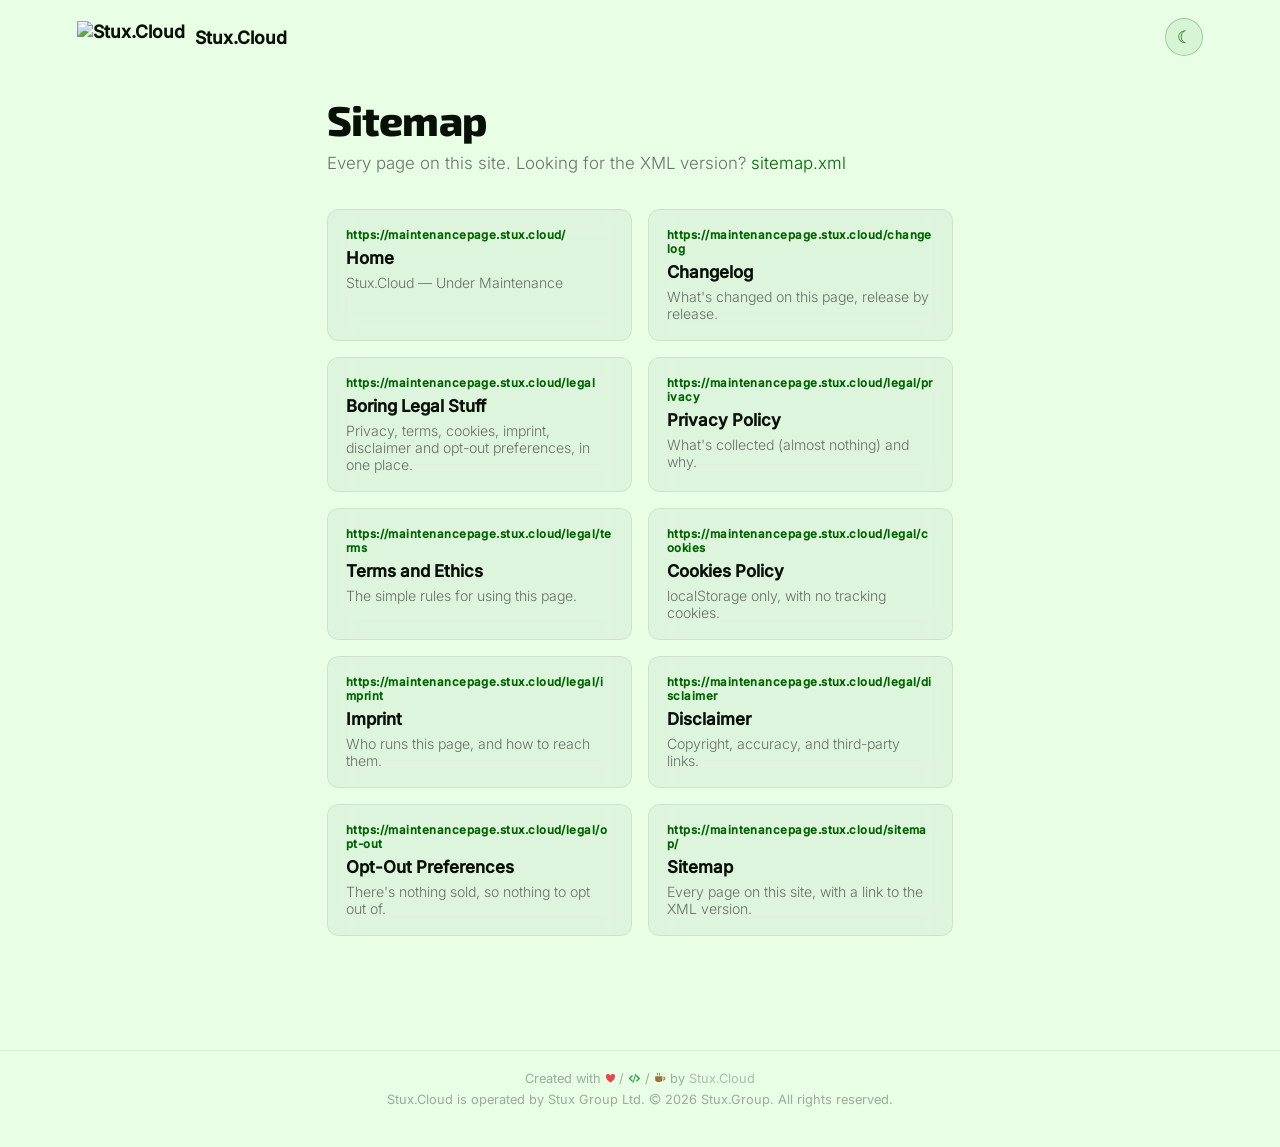
==== sitemap/index.html @ 896a6fdc "Release v1.1.1 See CHANGELOG.md for details." ====
<!DOCTYPE html>
<html lang="en">

<head>
    <meta charset="UTF-8">
    <meta name="viewport" content="width=device-width, initial-scale=1.0">
    <link rel="icon" type="image/png" href="https://global.media.stux.cloud/icon.png">
    <meta name="description" content="Every page on this site, with a link to the XML sitemap.">
    <title>Sitemap — Stux.Cloud</title>
    <link rel="stylesheet" href="../assets/fonts/fonts.css">
    <style>
        *, *::before, *::after { box-sizing: border-box; margin: 0; padding: 0; }

        :root {
            --bg: #051e03; --bg-card: rgba(255, 255, 255, 0.04); --border: rgba(255, 255, 255, 0.07);
            --text-1: #eef2ee; --text-2: rgba(238, 242, 238, 0.55); --text-3: rgba(238, 242, 238, 0.35);
            --accent: #00ac00; --accent-bg: rgba(0, 172, 0, 0.12); --accent-bg-hover: rgba(0, 172, 0, 0.18);
            --accent-border: rgba(0, 172, 0, 0.3); --accent-border-strong: rgba(0, 172, 0, 0.35); --accent-border-hover: rgba(0, 172, 0, 0.55);
            --accent-hover: rgba(0, 172, 0, 0.22); --accent-gradient: linear-gradient(90deg, #006400, #00ac00);
        }
        @media (prefers-color-scheme: light) {
            :root {
                --bg: #e8ffe6; --bg-card: rgba(0, 0, 0, 0.04); --border: rgba(0, 0, 0, 0.08);
                --text-1: #081008; --text-2: rgba(0, 0, 0, 0.55); --text-3: rgba(8, 16, 8, 0.35);
                --accent: #006400; --accent-bg: rgba(0, 100, 0, 0.07); --accent-bg-hover: rgba(0, 100, 0, 0.11);
                --accent-border: rgba(0, 100, 0, 0.22); --accent-border-strong: rgba(0, 100, 0, 0.28); --accent-border-hover: rgba(0, 100, 0, 0.45);
                --accent-hover: rgba(0, 100, 0, 0.13); --accent-gradient: linear-gradient(90deg, #006400, #00ac00);
            }
        }
        :root.theme-light {
            --bg: #e8ffe6; --bg-card: rgba(0, 0, 0, 0.04); --border: rgba(0, 0, 0, 0.08);
            --text-1: #081008; --text-2: rgba(0, 0, 0, 0.55); --text-3: rgba(8, 16, 8, 0.35);
            --accent: #006400; --accent-bg: rgba(0, 100, 0, 0.07); --accent-bg-hover: rgba(0, 100, 0, 0.11);
            --accent-border: rgba(0, 100, 0, 0.22); --accent-border-strong: rgba(0, 100, 0, 0.28); --accent-border-hover: rgba(0, 100, 0, 0.45);
            --accent-hover: rgba(0, 100, 0, 0.13); --accent-gradient: linear-gradient(90deg, #006400, #00ac00);
        }
        :root.theme-dark {
            --bg: #051e03; --bg-card: rgba(255, 255, 255, 0.04); --border: rgba(255, 255, 255, 0.07);
            --text-1: #eef2ee; --text-2: rgba(238, 242, 238, 0.55); --text-3: rgba(238, 242, 238, 0.35);
            --accent: #00ac00; --accent-bg: rgba(0, 172, 0, 0.12); --accent-bg-hover: rgba(0, 172, 0, 0.18);
            --accent-border: rgba(0, 172, 0, 0.3); --accent-border-strong: rgba(0, 172, 0, 0.35); --accent-border-hover: rgba(0, 172, 0, 0.55);
            --accent-hover: rgba(0, 172, 0, 0.22); --accent-gradient: linear-gradient(90deg, #006400, #00ac00);
        }

        html, body { background: var(--bg); color: var(--text-1); font-family: 'Inter', sans-serif; min-height: 100%; transition: background 0.3s, color 0.3s; }

        a, a:visited { color: var(--accent) !important; text-decoration: none !important; }
        a:hover, a:focus { opacity: 0.8; }

        .site-header { display: flex; align-items: center; justify-content: space-between; padding: 18px 6%; }
        .brand { display: flex; align-items: center; gap: 10px; font-weight: 700; font-size: 1.1rem; color: var(--text-1) !important; }
        .brand img { height: 32px; width: auto; }

        #theme-toggle {
            background: var(--accent-bg); border: 1px solid var(--accent-border-strong); border-radius: 50%;
            width: 38px; height: 38px; font-size: 17px; line-height: 38px; text-align: center; cursor: pointer;
            padding: 0; color: var(--accent); transition: background 0.2s, border-color 0.2s;
        }
        #theme-toggle:hover { background: var(--accent-hover); border-color: var(--accent-border-hover); }

        main { max-width: 780px; margin: 0 auto; padding: 10px 6% 60px; }

        h1 { font-family: 'Stuxedo Tale', 'Exo 2', sans-serif; font-weight: 800; font-size: clamp(1.8rem, 4vw, 2.6rem); letter-spacing: -0.02em; margin: 10px 0 6px; }
        .subtitle { color: var(--text-2); font-size: 1.05rem; margin: 0 0 32px; line-height: 1.6; font-weight: 300; }

        .legal-grid { display: grid; grid-template-columns: repeat(auto-fit, minmax(220px, 1fr)); gap: 16px; margin: 10px 0 34px; }
        .legal-card {
            display: block; padding: 18px; border: 1px solid var(--border); border-radius: 12px;
            background: var(--bg-card); backdrop-filter: blur(12px); -webkit-backdrop-filter: blur(12px);
            transition: border-color 0.2s, transform 0.2s;
        }
        .legal-card:hover { border-color: var(--accent); transform: translateY(-2px); opacity: 1 !important; }
        .legal-card h3 { margin: 0 0 6px; color: var(--text-1) !important; font-size: 1.05rem; font-weight: 600; }
        .legal-card p { margin: 0; color: var(--text-2); font-size: 0.88rem; font-weight: 300; }

        .section-note { font-size: 0.9rem; color: var(--text-2); line-height: 1.7; font-weight: 300; }

        footer { text-align: center; padding: 20px 6% 40px; font-size: 0.8rem; color: var(--text-3); border-top: 1px solid var(--border); margin-top: 20px; }
        footer a, footer a:visited { color: var(--text-3) !important; font-weight: 400; opacity: 0.8; }
        footer a:hover { opacity: 1; }
        .legal-card .url { display: block; margin: 0 0 6px; font-size: 0.72rem; font-weight: 700; letter-spacing: 0.04em; color: var(--accent); overflow-wrap: anywhere; }
    </style>
    <link rel="stylesheet" href="/assets/site-banner.css">
    <link rel="stylesheet" href="/assets/site-brand.css">
</head>
<body>
<!-- Generated by scripts/build-sitemap.py; edit the PAGES list there, then re-run it. -->

<header class="site-header">
    <a class="brand" href="../"><img src="https://global.media.stux.cloud/icon.png" alt="Stux.Cloud">
        <span>Stux.Cloud</span></a>
    <button type="button" id="theme-toggle" title="Toggle light/dark mode" aria-label="Toggle light/dark mode">&#9788;</button>
</header>

<main>
    <h1>Sitemap</h1>
    <p class="subtitle">Every page on this site. Looking for the XML version? <a href="../sitemap.xml">sitemap.xml</a></p>

    <div class="legal-grid">
        <a href="../" class="legal-card">
            <span class="url">https://maintenancepage.stux.cloud/</span>
            <h3>Home</h3>
            <p>Stux.Cloud — Under Maintenance</p>
        </a>
        <a href="../changelog" class="legal-card">
            <span class="url">https://maintenancepage.stux.cloud/changelog</span>
            <h3>Changelog</h3>
            <p>What&#x27;s changed on this page, release by release.</p>
        </a>
        <a href="../legal" class="legal-card">
            <span class="url">https://maintenancepage.stux.cloud/legal</span>
            <h3>Boring Legal Stuff</h3>
            <p>Privacy, terms, cookies, imprint, disclaimer and opt-out preferences, in one place.</p>
        </a>
        <a href="../legal/privacy" class="legal-card">
            <span class="url">https://maintenancepage.stux.cloud/legal/privacy</span>
            <h3>Privacy Policy</h3>
            <p>What&#x27;s collected (almost nothing) and why.</p>
        </a>
        <a href="../legal/terms" class="legal-card">
            <span class="url">https://maintenancepage.stux.cloud/legal/terms</span>
            <h3>Terms and Ethics</h3>
            <p>The simple rules for using this page.</p>
        </a>
        <a href="../legal/cookies" class="legal-card">
            <span class="url">https://maintenancepage.stux.cloud/legal/cookies</span>
            <h3>Cookies Policy</h3>
            <p>localStorage only, with no tracking cookies.</p>
        </a>
        <a href="../legal/imprint" class="legal-card">
            <span class="url">https://maintenancepage.stux.cloud/legal/imprint</span>
            <h3>Imprint</h3>
            <p>Who runs this page, and how to reach them.</p>
        </a>
        <a href="../legal/disclaimer" class="legal-card">
            <span class="url">https://maintenancepage.stux.cloud/legal/disclaimer</span>
            <h3>Disclaimer</h3>
            <p>Copyright, accuracy, and third-party links.</p>
        </a>
        <a href="../legal/opt-out" class="legal-card">
            <span class="url">https://maintenancepage.stux.cloud/legal/opt-out</span>
            <h3>Opt-Out Preferences</h3>
            <p>There&#x27;s nothing sold, so nothing to opt out of.</p>
        </a>
        <a href="../sitemap/" class="legal-card">
            <span class="url">https://maintenancepage.stux.cloud/sitemap/</span>
            <h3>Sitemap</h3>
            <p>Every page on this site, with a link to the XML version.</p>
        </a>
    </div>
</main>

<footer>
    <p class="created-with">Created with <svg class="cw-love" viewBox="0 0 16 16" aria-hidden="true" focusable="false"><title>Love</title><path d="M8 14.3S1.4 10.2 1.4 5.7A3.4 3.4 0 0 1 8 4a3.4 3.4 0 0 1 6.6 1.7c0 4.5-6.6 8.6-6.6 8.6z"/></svg> / <svg class="cw-code" viewBox="0 0 16 16" aria-hidden="true" focusable="false"><title>Code</title><path d="M5 3.7 6.2 4.9 3.1 8l3.1 3.1L5 12.3.7 8zM11 3.7 15.3 8 11 12.3l-1.2-1.2L12.9 8 9.8 4.9zM9.2 2.2l1.2.4-3.6 11.2-1.2-.4z"/></svg> / <svg class="cw-coffee" viewBox="0 0 16 16" aria-hidden="true" focusable="false"><title>Coffee</title><path d="M1.5 5.5h9.5v4a3.5 3.5 0 0 1-3.5 3.5h-2.5A3.5 3.5 0 0 1 1.5 9.5zM12 6.3h.7a2.4 2.4 0 0 1 0 4.8h-1.3c.3-.4.5-.9.6-1.4h.7a1 1 0 0 0 0-2H12zM3.8 1.4H5v2.8H3.8zM6.6 1.4h1.2v2.8H6.6z"/></svg><span class="cw-sr"> love, code and coffee</span> by <a href="https://stux.cloud" target="_blank" rel="noopener">Stux.Cloud</a></p>
    <p>Stux.Cloud is operated by Stux Group Ltd. <svg class="cw-copy" viewBox="0 0 16 16" aria-hidden="true" focusable="false"><title>Copyright</title><path fill-rule="evenodd" d="M8 1a7 7 0 1 1 0 14A7 7 0 0 1 8 1zm0 1.4a5.6 5.6 0 1 0 0 11.2A5.6 5.6 0 0 0 8 2.4zM10.3 6.2A2.7 2.7 0 1 0 10.3 9.8l1.1.8A4 4 0 1 1 11.4 5.4z"/></svg><span class="cw-sr"><svg class="cw-copy" viewBox="0 0 16 16" aria-hidden="true" focusable="false"><title>Copyright</title><path fill-rule="evenodd" d="M8 1a7 7 0 1 1 0 14A7 7 0 0 1 8 1zm0 1.4a5.6 5.6 0 1 0 0 11.2A5.6 5.6 0 0 0 8 2.4zM10.3 6.2A2.7 2.7 0 1 0 10.3 9.8l1.1.8A4 4 0 1 1 11.4 5.4z"/></svg><span class="cw-sr">&copy;</span></span> 2026 Stux.Group. All rights reserved.</p>
</footer>

<script>
    (function () {
        var root = document.documentElement;
        var btn = document.getElementById('theme-toggle');
        var prefersDark = window.matchMedia('(prefers-color-scheme: dark)').matches;
        var stored = localStorage.getItem('stuxedo-theme');
        var isDark = stored ? stored === 'dark' : prefersDark;

        function apply(dark) {
            root.classList.toggle('theme-dark', dark);
            root.classList.toggle('theme-light', !dark);
            btn.textContent = dark ? '☀' : '☾';
            btn.title = dark ? 'Switch to light mode' : 'Switch to dark mode';
        }

        apply(isDark);

        btn.addEventListener('click', function () {
            isDark = !isDark;
            localStorage.setItem('stuxedo-theme', isDark ? 'dark' : 'light');
            apply(isDark);
        });
    })();
</script>
    <script src="/assets/dev-mode.js"></script>
    <script src="/assets/site-banners.js"></script>
    <script src="/assets/site-banner.js"></script>
</body>
</html>
---- assets/fonts/fonts.css ----
@font-face { font-family: 'Barlow'; font-style: normal; font-weight: 300; font-display: swap; src: url('barlow-300.woff2') format('woff2'); }
@font-face { font-family: 'Barlow'; font-style: normal; font-weight: 400; font-display: swap; src: url('barlow-400.woff2') format('woff2'); }
@font-face { font-family: 'Barlow'; font-style: normal; font-weight: 500; font-display: swap; src: url('barlow-500.woff2') format('woff2'); }
@font-face { font-family: 'Barlow'; font-style: normal; font-weight: 600; font-display: swap; src: url('barlow-600.woff2') format('woff2'); }
@font-face { font-family: 'Barlow'; font-style: italic; font-weight: 300; font-display: swap; src: url('barlow-300italic.woff2') format('woff2'); }
@font-face { font-family: 'Barlow'; font-style: italic; font-weight: 400; font-display: swap; src: url('barlow-400italic.woff2') format('woff2'); }

@font-face { font-family: 'Exo 2'; font-style: normal; font-weight: 400; font-display: swap; src: url('exo2-400.woff2') format('woff2'); }
@font-face { font-family: 'Exo 2'; font-style: normal; font-weight: 500; font-display: swap; src: url('exo2-400.woff2') format('woff2'); }
@font-face { font-family: 'Exo 2'; font-style: normal; font-weight: 600; font-display: swap; src: url('exo2-400.woff2') format('woff2'); }
@font-face { font-family: 'Exo 2'; font-style: normal; font-weight: 700; font-display: swap; src: url('exo2-400.woff2') format('woff2'); }
@font-face { font-family: 'Exo 2'; font-style: normal; font-weight: 800; font-display: swap; src: url('exo2-400.woff2') format('woff2'); }
@font-face { font-family: 'Exo 2'; font-style: italic; font-weight: 400; font-display: swap; src: url('exo2-400italic.woff2') format('woff2'); }

@font-face { font-family: 'Inter'; font-style: normal; font-weight: 300; font-display: swap; src: url('inter-var.woff2') format('woff2'); }
@font-face { font-family: 'Inter'; font-style: normal; font-weight: 400; font-display: swap; src: url('inter-var.woff2') format('woff2'); }
@font-face { font-family: 'Inter'; font-style: normal; font-weight: 500; font-display: swap; src: url('inter-var.woff2') format('woff2'); }
---- assets/site-banner.css ----
/*
 * Site banner - one component, four variants (site, soon, dev, maintenance)
 *
 * Self-contained: copy this file (and site-banner.js) into any project. Muted and
 * readable, and it never covers or cuts off the page.
 *
 * Markup (stack order when several apply: maintenance, soon, dev, site):
 *
 *   <html class="has-site-banner">            (only while a banner is shown)
 *   <body>
 *     <div class="site-banners" data-site-banners>
 *       <div class="site-banner site-banner--dev" role="note">
 *         <span class="site-banner-label">Dev mode</span>
 *         <span class="site-banner-text">Local preview. Run <code>dev-server.sh --no-dev-mode</code>…</span>
 *       </div>
 *     </div>
 *     …the page…
 *
 * Position: sticky at the top of the document by default. If the page scrolls something
 * other than the document (e.g. html{overflow:hidden} + body{overflow:auto}), add
 * .site-banners--fixed to the wrapper and .site-banner-fixed to <html>: the banners are
 * fixed to the top and <body> is padded by their height instead.
 *
 * --banner-h on :root is the banners' height (0px without a banner). site-banner.js keeps
 * it exact with a ResizeObserver, including when the text wraps on phones; the value
 * below is a one-line estimate for no-JS. Offset anything fixed or sticky at the top by
 * it: top: calc(<gap> + var(--banner-h, 0px)), and full-height layouts by
 * min-height: calc(100dvh - var(--banner-h, 0px)). Fixed background layers don't need it.
 *
 * Theme hooks - map these to the project's own tokens (defaults in brackets):
 *   --banner-page-bg   the page background        [var(--bg), #0d1117]
 *   --banner-text      the normal body text       [var(--text), #e6edf3]
 *   --banner-site      the site's own accent      [var(--brand), #3ba7ff] (dark theme)
 *   --banner-site-light  its light-theme accent   [#0a5fb4]
 *   --banner-site-glyph  the site notice's pattern tile, a 48px SVG data URI used as a
 *                      mask (e.g. the project's icon as a silhouette) [a small sparkle]
 * Light theme is picked up from :root.theme-light, :root[data-theme="light"], or the
 * system preference unless :root.theme-dark / [data-theme="dark"] overrides it.
 */

:root {
    --banner-h: 0px;
}

:root.has-site-banner {
    --banner-h: 38px;
    scroll-padding-top: var(--banner-h);
}

.site-banners {
    position: sticky;
    top: 0;
    z-index: 900; /* above page content, below modals (1000+) */
}

.site-banners--fixed {
    position: fixed;
    left: 0;
    right: 0;
}

/* Fixed mode: <html class="has-site-banner site-banner-fixed"> pads <body> instead. */
:root.has-site-banner.site-banner-fixed body {
    padding-top: var(--banner-h);
    scroll-padding-top: var(--banner-h);
}

.site-banner {
    /* Dark-theme accents (the default) */
    --banner-accent: var(--banner-site, var(--brand, #3ba7ff));
    --banner-ink: var(--banner-accent);
    position: relative;
    display: flex;
    flex-wrap: wrap;
    align-items: center;
    justify-content: center;
    gap: 6px 10px;
    padding: 8px 16px;
    /* The page background tinted with the accent; the fallback is the plain page background. */
    --banner-tint: color-mix(in srgb, var(--banner-accent) 12%, var(--banner-page-bg, var(--bg, #0d1117)));
    background: var(--banner-page-bg, var(--bg, #0d1117));
    background: var(--banner-tint);
    border-bottom: 1px solid var(--banner-accent);
    border-bottom-color: color-mix(in srgb, var(--banner-accent) 35%, transparent);
    color: var(--banner-text, var(--text, #e6edf3));
    font: 500 13.5px/1.4 system-ui, -apple-system, "Segoe UI", Roboto, sans-serif;
    text-align: center;
}

/* ── Icon pattern ──
 * Each variant tiles a small glyph across the banner in its accent at low opacity. The glyph
 * is a mask over an accent-coloured layer, so one SVG works in both themes. Pure decoration.
 * Override --banner-glyph (or --banner-site-glyph for the site variant) with your own
 * 48px tile to use another glyph. */
.site-banner {
    --banner-glyph: var(--banner-site-glyph, url("data:image/svg+xml,%3Csvg xmlns='http://www.w3.org/2000/svg' width='48' height='48' viewBox='0 0 48 48'%3E%3Cg transform='translate%285 5%29 scale%281.25%29 rotate%28-10 6 6%29'%3E%3Cpath d='M6 0.2a1.6 1.6 0 1 1 0 3.2A1.6 1.6 0 1 1 6 0.2zM3.9 4.6h3.3v5.3h1.1v1.9H3.7V9.9h1.2V6.5h-1z'/%3E%3C/g%3E%3Cg transform='translate%2829 29%29 scale%281.25%29 rotate%2810 6 6%29'%3E%3Cpath d='M6 0.2a1.6 1.6 0 1 1 0 3.2A1.6 1.6 0 1 1 6 0.2zM3.9 4.6h3.3v5.3h1.1v1.9H3.7V9.9h1.2V6.5h-1z'/%3E%3C/g%3E%3C/svg%3E"));
}
.site-banner--dev         { --banner-glyph: url("data:image/svg+xml,%3Csvg xmlns='http://www.w3.org/2000/svg' width='48' height='48' viewBox='0 0 48 48'%3E%3Cg transform='translate%285 5%29 scale%281.25%29 rotate%28-10 6 6%29'%3E%3Cpath d='M3.7 2.3 4.9 3.5 2.4 6l2.5 2.5-1.2 1.2L0 6zM8.3 2.3 12 6 8.3 9.7 7.1 8.5 9.6 6 7.1 3.5zM6.7 1.6l1.1.4-2.5 8.4-1.1-.4z'/%3E%3C/g%3E%3Cg transform='translate%2829 29%29 scale%281.25%29 rotate%2810 6 6%29'%3E%3Cpath d='M3.7 2.3 4.9 3.5 2.4 6l2.5 2.5-1.2 1.2L0 6zM8.3 2.3 12 6 8.3 9.7 7.1 8.5 9.6 6 7.1 3.5zM6.7 1.6l1.1.4-2.5 8.4-1.1-.4z'/%3E%3C/g%3E%3C/svg%3E"); }
.site-banner--soon        { --banner-glyph: url("data:image/svg+xml,%3Csvg xmlns='http://www.w3.org/2000/svg' width='48' height='48' viewBox='0 0 48 48'%3E%3Cg transform='translate%285 5%29 scale%281.25%29 rotate%2835 6 6%29'%3E%3Cpath fill-rule='evenodd' d='M6 0c2.9 1.9 3.6 5.2 2.6 8.3H3.4C2.4 5.2 3.1 1.9 6 0zM6 2.9a1.25 1.25 0 1 0 0 2.5A1.25 1.25 0 1 0 6 2.9z'/%3E%3Cpath d='M3.2 5.4 1 9.6h2.9zM8.8 5.4 11 9.6H8.1zM4.5 9h3L6 12z'/%3E%3C/g%3E%3Cg transform='translate%2829 29%29 scale%281.25%29 rotate%2855 6 6%29'%3E%3Cpath fill-rule='evenodd' d='M6 0c2.9 1.9 3.6 5.2 2.6 8.3H3.4C2.4 5.2 3.1 1.9 6 0zM6 2.9a1.25 1.25 0 1 0 0 2.5A1.25 1.25 0 1 0 6 2.9z'/%3E%3Cpath d='M3.2 5.4 1 9.6h2.9zM8.8 5.4 11 9.6H8.1zM4.5 9h3L6 12z'/%3E%3C/g%3E%3C/svg%3E"); }
.site-banner--maintenance { --banner-glyph: url("data:image/svg+xml,%3Csvg xmlns='http://www.w3.org/2000/svg' width='48' height='48' viewBox='0 0 48 48'%3E%3Cg transform='translate%285 5%29 scale%281.25%29 rotate%28-10 6 6%29'%3E%3Cg transform='rotate%2845 6 6%29'%3E%3Cpath fill-rule='evenodd' d='M6 0a2.9 2.9 0 1 1 0 5.8A2.9 2.9 0 1 1 6 0zM5.05 -0.5h1.9v2.9h-1.9z'/%3E%3Crect x='4.9' y='4.6' width='2.2' height='7.4' rx='1.1'/%3E%3C/g%3E%3C/g%3E%3Cg transform='translate%2829 29%29 scale%281.25%29 rotate%2810 6 6%29'%3E%3Cg transform='rotate%2845 6 6%29'%3E%3Cpath fill-rule='evenodd' d='M6 0a2.9 2.9 0 1 1 0 5.8A2.9 2.9 0 1 1 6 0zM5.05 -0.5h1.9v2.9h-1.9z'/%3E%3Crect x='4.9' y='4.6' width='2.2' height='7.4' rx='1.1'/%3E%3C/g%3E%3C/g%3E%3C/svg%3E"); }

.site-banner::before {
    content: "";
    position: absolute;
    inset: 0;
    z-index: 0;
    background: var(--banner-accent);
    opacity: 0.12;
    /* The glyph grid, faded out behind the centred text so the words sit on the plain tint. */
    -webkit-mask: var(--banner-glyph) 0 50% / 48px 48px repeat,
        radial-gradient(ellipse 34% 140% at 50% 50%, transparent 45%, #000 100%);
    -webkit-mask-composite: source-in;
    mask: var(--banner-glyph) 0 50% / 48px 48px repeat,
        radial-gradient(ellipse 34% 140% at 50% 50%, transparent 45%, #000 100%);
    mask-composite: intersect;
    pointer-events: none;
}

.site-banner > * {
    position: relative;
    z-index: 1;
}

.site-banner--soon        { --banner-accent: #b98cff; }
.site-banner--dev         { --banner-accent: #d29922; }
.site-banner--maintenance { --banner-accent: #f0883e; }

/* Light theme: darker accents, and chip text darker still so it keeps >= 4.5:1. */
:root.theme-light .site-banner,
:root[data-theme="light"] .site-banner {
    --banner-accent: var(--banner-site-light, #0a5fb4);
    --banner-ink: color-mix(in srgb, var(--banner-accent) 75%, #000);
}
:root.theme-light .site-banner--soon,
:root[data-theme="light"] .site-banner--soon        { --banner-accent: #7b3fc4; }
:root.theme-light .site-banner--dev,
:root[data-theme="light"] .site-banner--dev         { --banner-accent: #8a5a00; }
:root.theme-light .site-banner--maintenance,
:root[data-theme="light"] .site-banner--maintenance { --banner-accent: #b3470f; }

@media (prefers-color-scheme: light) {
    :root:not(.theme-dark):not([data-theme="dark"]) .site-banner {
        --banner-accent: var(--banner-site-light, #0a5fb4);
        --banner-ink: color-mix(in srgb, var(--banner-accent) 75%, #000);
    }
    :root:not(.theme-dark):not([data-theme="dark"]) .site-banner--soon        { --banner-accent: #7b3fc4; }
    :root:not(.theme-dark):not([data-theme="dark"]) .site-banner--dev         { --banner-accent: #8a5a00; }
    :root:not(.theme-dark):not([data-theme="dark"]) .site-banner--maintenance { --banner-accent: #b3470f; }
}

.site-banner-label {
    flex: none;
    font-size: 11px;
    font-weight: 700;
    line-height: 1;
    letter-spacing: 0.06em;
    text-transform: uppercase;
    color: var(--banner-ink);
    /* Opaque (over the banner tint), so the icon pattern never shows through the chip. */
    background: color-mix(in srgb, var(--banner-accent) 18%, var(--banner-tint));
    border: 1px solid var(--banner-accent);
    border-radius: 4px;
    padding: 4px 6px;
}

.site-banner-text {
    min-width: 0;
}

.site-banner code {
    font: 12px/1.3 ui-monospace, SFMono-Regular, Menlo, Consolas, monospace;
    background: color-mix(in srgb, var(--banner-accent) 10%, transparent);
    border-radius: 4px;
    padding: 1px 5px;
    overflow-wrap: anywhere;
}

.site-banner a {
    color: inherit;
    text-decoration: underline;
    text-underline-offset: 2px;
}

.site-banner a::after {
    display: none; /* opt out of any animated link underline the site adds */
}

@media (prefers-reduced-motion: reduce) {
    .site-banner,
    .site-banner * {
        transition: none;
        animation: none;
    }
}
---- assets/site-brand.css ----
/*
 * Stux.Cloud Maintenancepage: maps assets/site-banner.css onto this site's colours, and styles the footer's
 * brand line ("logo | service") and "Created with love / code / coffee" line. The logos,
 * badges and service text stay muted until hovered or focused.
 */
.site-banners {
    --banner-page-bg: var(--bg);
    --banner-text: var(--text-1);
    --banner-site: #4cd94c;
    --banner-site-light: #0b6b0b;
}

/* Fixed mode pads <body> by the banner's height; keep that inside full-height layouts. */
:root.has-site-banner.site-banner-fixed body {
    box-sizing: border-box;
}

:root.has-site-banner #theme-toggle {
    top: calc(14px + var(--banner-h, 0px));
}

/* The page fills the window; with a banner it fills what's left below it. */
:root.has-site-banner:not(.site-banner-fixed) body {
    min-height: calc(100vh - var(--banner-h, 0px));
}

/* "Created with …" under the "Changelog · Boring Legal Stuff" line, in the same muted style. */
.created-with.stx-created {
    font-size: 0.8rem;
    color: var(--text-3);
    margin: 0.35rem 0 0;
}

.brand-strip {
    display: flex;
    flex-wrap: wrap;
    align-items: center;
    justify-content: center;
    gap: 6px 10px;
    margin: 0 0 6px;
}

.brand-strip a {
    text-decoration: none;
}

.brand-strip-mark {
    display: block;
    height: 28px;
    width: auto;
}

/* Logos and badges: grey and dimmed until their link is hovered or focused. Every state uses the
   same filter functions so the change animates smoothly; going to `filter: none` makes the browser
   drop the image's layer at the end of the transition, which shows as a glitchy snap. */
.brand-strip-mark,
.brand-muted-mark {
    filter: grayscale(1) brightness(1);
    opacity: 0.7;
    transition: filter 0.2s ease, opacity 0.2s ease;
    will-change: filter, opacity;
    backface-visibility: hidden;
    transform: translateZ(0);
}

.brand-muted-mark.poweredby-badge,
img.brand-muted-mark {
    height: 28px;
    width: auto;
}

:root.theme-light .brand-strip-mark,
:root.theme-light .brand-muted-mark,
:root[data-theme="light"] .brand-strip-mark,
:root[data-theme="light"] .brand-muted-mark {
    filter: grayscale(1) brightness(0.6);
}

@media (prefers-color-scheme: light) {
    :root:not(.theme-dark):not([data-theme="dark"]) .brand-strip-mark,
    :root:not(.theme-dark):not([data-theme="dark"]) .brand-muted-mark {
        filter: grayscale(1) brightness(0.6);
    }
}

:root a:hover > .brand-strip-mark,
:root a:focus-visible > .brand-strip-mark,
:root a:hover > .brand-muted-mark,
:root a:focus-visible > .brand-muted-mark {
    filter: grayscale(0) brightness(1);
    opacity: 1;
}

.brand-strip-text {
    color: inherit;
    transition: color 0.2s;
}

.brand-strip-text:hover,
.brand-strip-text:focus-visible {
    color: var(--text-1);
}

.brand-strip-sep {
    opacity: 0.5;
}

.created-with {
    margin: 0 0 6px;
}

.created-with svg {
    width: 1em;
    height: 1em;
    vertical-align: -0.125em;
    fill: currentColor;
}

svg.cw-copy {
    width: 0.95em;
    height: 0.95em;
    vertical-align: -0.12em;
    fill: currentColor;
}

.created-with .cw-love { color: #e5484d; }
.created-with .cw-code { color: #2f9e44; }
.created-with .cw-coffee { color: #a0703f; }
/* Optical sizing: the solid heart fills its box, so it is scaled down to match the thin code strokes and the mug */
.created-with .cw-love { font-size: 0.85em; }
.created-with .cw-code { font-size: 1em; }
.created-with .cw-coffee { font-size: 0.95em; }

.cw-sr {
    position: absolute;
    width: 1px;
    height: 1px;
    overflow: hidden;
    clip: rect(0 0 0 0);
    white-space: nowrap;
}

@media (prefers-reduced-motion: reduce) {
    .brand-strip-mark,
    .brand-muted-mark,
    .brand-strip-text {
        transition: none;
    }
}
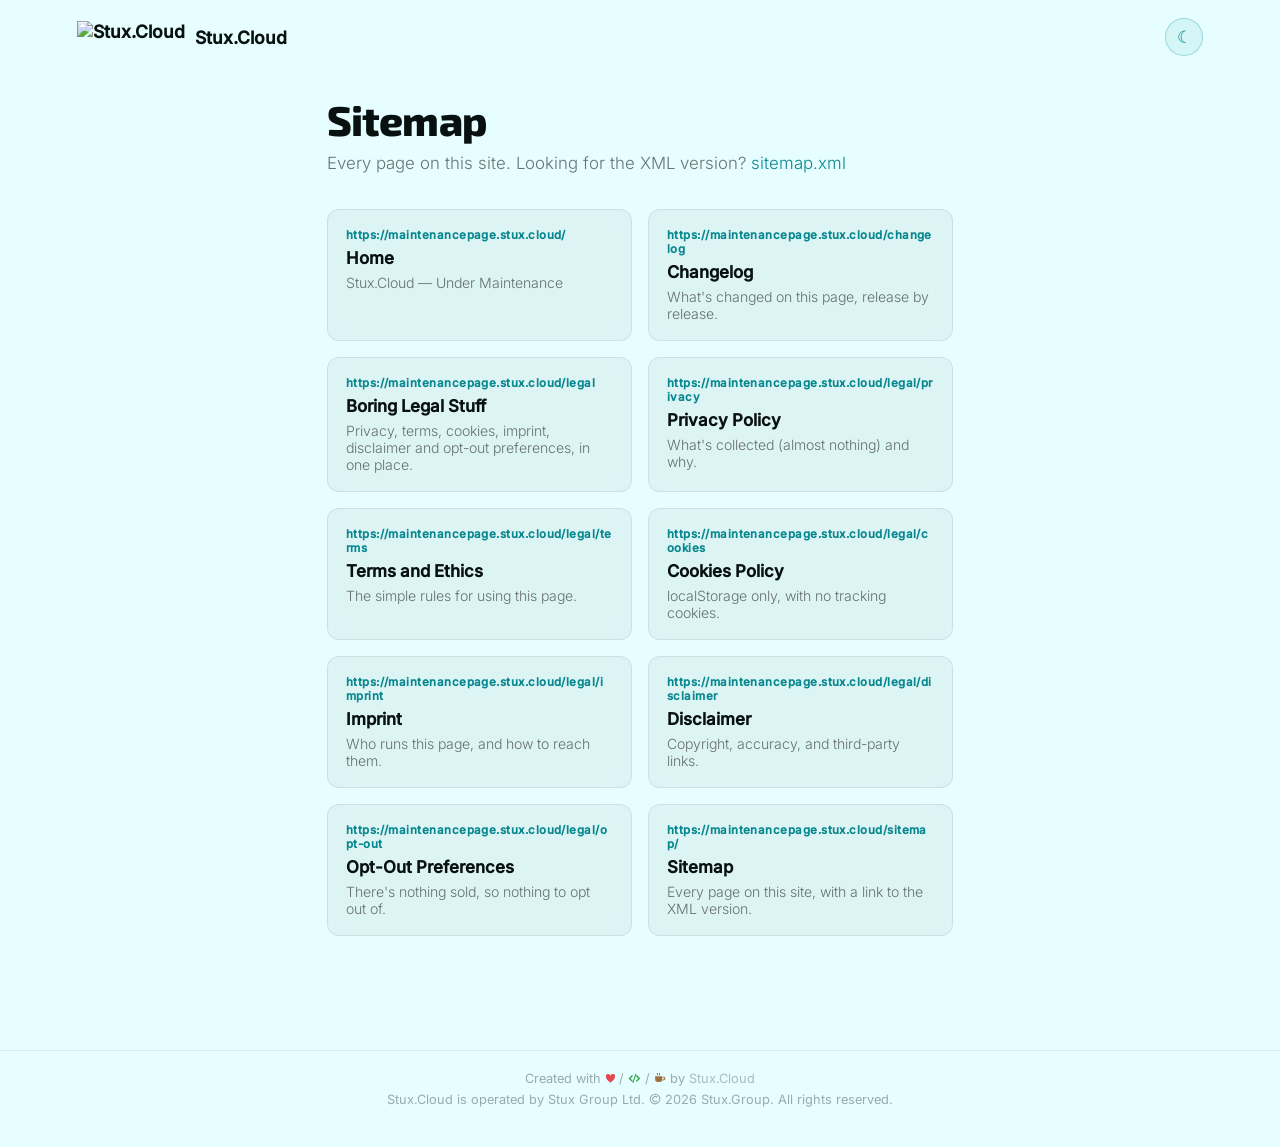
==== commit 5c66d4e3: "Release v3.0.0 See CHANGELOG.md for details." ====
--- a/sitemap/index.html
+++ b/sitemap/index.html
@@ -12,34 +12,34 @@
         *, *::before, *::after { box-sizing: border-box; margin: 0; padding: 0; }
 
         :root {
-            --bg: #051e03; --bg-card: rgba(255, 255, 255, 0.04); --border: rgba(255, 255, 255, 0.07);
-            --text-1: #eef2ee; --text-2: rgba(238, 242, 238, 0.55); --text-3: rgba(238, 242, 238, 0.35);
-            --accent: #00ac00; --accent-bg: rgba(0, 172, 0, 0.12); --accent-bg-hover: rgba(0, 172, 0, 0.18);
-            --accent-border: rgba(0, 172, 0, 0.3); --accent-border-strong: rgba(0, 172, 0, 0.35); --accent-border-hover: rgba(0, 172, 0, 0.55);
-            --accent-hover: rgba(0, 172, 0, 0.22); --accent-gradient: linear-gradient(90deg, #006400, #00ac00);
+            --bg: #031d1e; --bg-card: rgba(255, 255, 255, 0.04); --border: rgba(255, 255, 255, 0.07);
+            --text-1: #eef2f2; --text-2: rgba(238, 242, 242, 0.55); --text-3: rgba(238, 242, 242, 0.35);
+            --accent: #07878e; --accent-bg: rgba(7, 135, 142, 0.12); --accent-bg-hover: rgba(7, 135, 142, 0.18);
+            --accent-border: rgba(7, 135, 142, 0.3); --accent-border-strong: rgba(7, 135, 142, 0.35); --accent-border-hover: rgba(7, 135, 142, 0.55);
+            --accent-hover: rgba(7, 135, 142, 0.22); --accent-gradient: linear-gradient(90deg, #07878e, #07878e);
         }
         @media (prefers-color-scheme: light) {
             :root {
-                --bg: #e8ffe6; --bg-card: rgba(0, 0, 0, 0.04); --border: rgba(0, 0, 0, 0.08);
-                --text-1: #081008; --text-2: rgba(0, 0, 0, 0.55); --text-3: rgba(8, 16, 8, 0.35);
-                --accent: #006400; --accent-bg: rgba(0, 100, 0, 0.07); --accent-bg-hover: rgba(0, 100, 0, 0.11);
-                --accent-border: rgba(0, 100, 0, 0.22); --accent-border-strong: rgba(0, 100, 0, 0.28); --accent-border-hover: rgba(0, 100, 0, 0.45);
-                --accent-hover: rgba(0, 100, 0, 0.13); --accent-gradient: linear-gradient(90deg, #006400, #00ac00);
+                --bg: #e6feff; --bg-card: rgba(0, 0, 0, 0.04); --border: rgba(0, 0, 0, 0.08);
+                --text-1: #081010; --text-2: rgba(0, 0, 0, 0.55); --text-3: rgba(8, 16, 16, 0.35);
+                --accent: #07878e; --accent-bg: rgba(7, 135, 142, 0.07); --accent-bg-hover: rgba(7, 135, 142, 0.11);
+                --accent-border: rgba(7, 135, 142, 0.22); --accent-border-strong: rgba(7, 135, 142, 0.28); --accent-border-hover: rgba(7, 135, 142, 0.45);
+                --accent-hover: rgba(7, 135, 142, 0.13); --accent-gradient: linear-gradient(90deg, #07878e, #07878e);
             }
         }
         :root.theme-light {
-            --bg: #e8ffe6; --bg-card: rgba(0, 0, 0, 0.04); --border: rgba(0, 0, 0, 0.08);
-            --text-1: #081008; --text-2: rgba(0, 0, 0, 0.55); --text-3: rgba(8, 16, 8, 0.35);
-            --accent: #006400; --accent-bg: rgba(0, 100, 0, 0.07); --accent-bg-hover: rgba(0, 100, 0, 0.11);
-            --accent-border: rgba(0, 100, 0, 0.22); --accent-border-strong: rgba(0, 100, 0, 0.28); --accent-border-hover: rgba(0, 100, 0, 0.45);
-            --accent-hover: rgba(0, 100, 0, 0.13); --accent-gradient: linear-gradient(90deg, #006400, #00ac00);
+            --bg: #e6feff; --bg-card: rgba(0, 0, 0, 0.04); --border: rgba(0, 0, 0, 0.08);
+            --text-1: #081010; --text-2: rgba(0, 0, 0, 0.55); --text-3: rgba(8, 16, 16, 0.35);
+            --accent: #07878e; --accent-bg: rgba(7, 135, 142, 0.07); --accent-bg-hover: rgba(7, 135, 142, 0.11);
+            --accent-border: rgba(7, 135, 142, 0.22); --accent-border-strong: rgba(7, 135, 142, 0.28); --accent-border-hover: rgba(7, 135, 142, 0.45);
+            --accent-hover: rgba(7, 135, 142, 0.13); --accent-gradient: linear-gradient(90deg, #07878e, #07878e);
         }
         :root.theme-dark {
-            --bg: #051e03; --bg-card: rgba(255, 255, 255, 0.04); --border: rgba(255, 255, 255, 0.07);
-            --text-1: #eef2ee; --text-2: rgba(238, 242, 238, 0.55); --text-3: rgba(238, 242, 238, 0.35);
-            --accent: #00ac00; --accent-bg: rgba(0, 172, 0, 0.12); --accent-bg-hover: rgba(0, 172, 0, 0.18);
-            --accent-border: rgba(0, 172, 0, 0.3); --accent-border-strong: rgba(0, 172, 0, 0.35); --accent-border-hover: rgba(0, 172, 0, 0.55);
-            --accent-hover: rgba(0, 172, 0, 0.22); --accent-gradient: linear-gradient(90deg, #006400, #00ac00);
+            --bg: #031d1e; --bg-card: rgba(255, 255, 255, 0.04); --border: rgba(255, 255, 255, 0.07);
+            --text-1: #eef2f2; --text-2: rgba(238, 242, 242, 0.55); --text-3: rgba(238, 242, 242, 0.35);
+            --accent: #07878e; --accent-bg: rgba(7, 135, 142, 0.12); --accent-bg-hover: rgba(7, 135, 142, 0.18);
+            --accent-border: rgba(7, 135, 142, 0.3); --accent-border-strong: rgba(7, 135, 142, 0.35); --accent-border-hover: rgba(7, 135, 142, 0.55);
+            --accent-hover: rgba(7, 135, 142, 0.22); --accent-gradient: linear-gradient(90deg, #07878e, #07878e);
         }
 
         html, body { background: var(--bg); color: var(--text-1); font-family: 'Inter', sans-serif; min-height: 100%; transition: background 0.3s, color 0.3s; }
@@ -152,7 +152,7 @@
 
 <footer>
     <p class="created-with">Created with <svg class="cw-love" viewBox="0 0 16 16" aria-hidden="true" focusable="false"><title>Love</title><path d="M8 14.3S1.4 10.2 1.4 5.7A3.4 3.4 0 0 1 8 4a3.4 3.4 0 0 1 6.6 1.7c0 4.5-6.6 8.6-6.6 8.6z"/></svg> / <svg class="cw-code" viewBox="0 0 16 16" aria-hidden="true" focusable="false"><title>Code</title><path d="M5 3.7 6.2 4.9 3.1 8l3.1 3.1L5 12.3.7 8zM11 3.7 15.3 8 11 12.3l-1.2-1.2L12.9 8 9.8 4.9zM9.2 2.2l1.2.4-3.6 11.2-1.2-.4z"/></svg> / <svg class="cw-coffee" viewBox="0 0 16 16" aria-hidden="true" focusable="false"><title>Coffee</title><path d="M1.5 5.5h9.5v4a3.5 3.5 0 0 1-3.5 3.5h-2.5A3.5 3.5 0 0 1 1.5 9.5zM12 6.3h.7a2.4 2.4 0 0 1 0 4.8h-1.3c.3-.4.5-.9.6-1.4h.7a1 1 0 0 0 0-2H12zM3.8 1.4H5v2.8H3.8zM6.6 1.4h1.2v2.8H6.6z"/></svg><span class="cw-sr"> love, code and coffee</span> by <a href="https://stux.cloud" target="_blank" rel="noopener">Stux.Cloud</a></p>
-    <p>Stux.Cloud is operated by Stux Group Ltd. <svg class="cw-copy" viewBox="0 0 16 16" aria-hidden="true" focusable="false"><title>Copyright</title><path fill-rule="evenodd" d="M8 1a7 7 0 1 1 0 14A7 7 0 0 1 8 1zm0 1.4a5.6 5.6 0 1 0 0 11.2A5.6 5.6 0 0 0 8 2.4zM10.3 6.2A2.7 2.7 0 1 0 10.3 9.8l1.1.8A4 4 0 1 1 11.4 5.4z"/></svg><span class="cw-sr"><svg class="cw-copy" viewBox="0 0 16 16" aria-hidden="true" focusable="false"><title>Copyright</title><path fill-rule="evenodd" d="M8 1a7 7 0 1 1 0 14A7 7 0 0 1 8 1zm0 1.4a5.6 5.6 0 1 0 0 11.2A5.6 5.6 0 0 0 8 2.4zM10.3 6.2A2.7 2.7 0 1 0 10.3 9.8l1.1.8A4 4 0 1 1 11.4 5.4z"/></svg><span class="cw-sr">&copy;</span></span> 2026 Stux.Group. All rights reserved.</p>
+    <p>Stux.Cloud is operated by Stux Group Ltd. <svg class="cw-copy" viewBox="0 0 16 16" aria-hidden="true" focusable="false"><title>Copyright</title><path fill-rule="evenodd" d="M8 1a7 7 0 1 1 0 14A7 7 0 0 1 8 1zm0 1.4a5.6 5.6 0 1 0 0 11.2A5.6 5.6 0 0 0 8 2.4zM10.3 6.2A2.7 2.7 0 1 0 10.3 9.8l1.1.8A4 4 0 1 1 11.4 5.4z"/></svg><span class="cw-sr"><svg class="cw-copy" viewBox="0 0 16 16" aria-hidden="true" focusable="false"><title>Copyright</title><path fill-rule="evenodd" d="M8 1a7 7 0 1 1 0 14A7 7 0 0 1 8 1zm0 1.4a5.6 5.6 0 1 0 0 11.2A5.6 5.6 0 0 0 8 2.4zM10.3 6.2A2.7 2.7 0 1 0 10.3 9.8l1.1.8A4 4 0 1 1 11.4 5.4z"/></svg><span class="cw-sr">&copy;</span></span> <span data-copyright-years data-start="2026">2026</span> Stux.Group. All rights reserved.</p>
 </footer>
 
 <script>
@@ -182,5 +182,6 @@
     <script src="/assets/dev-mode.js"></script>
     <script src="/assets/site-banners.js"></script>
     <script src="/assets/site-banner.js"></script>
+<script>(function(){var y=new Date().getFullYear();document.querySelectorAll('[data-copyright-years]').forEach(function(e){var s=parseInt(e.getAttribute('data-start'),10);e.textContent=s>=y?String(y):s+'–'+y;});})();</script>
 </body>
 </html>
--- a/assets/site-brand.css
+++ b/assets/site-brand.css
@@ -6,8 +6,8 @@
 .site-banners {
     --banner-page-bg: var(--bg);
     --banner-text: var(--text-1);
-    --banner-site: #4cd94c;
-    --banner-site-light: #0b6b0b;
+    --banner-site: #07878e;
+    --banner-site-light: #07878e;
 }
 
 /* Fixed mode pads <body> by the banner's height; keep that inside full-height layouts. */
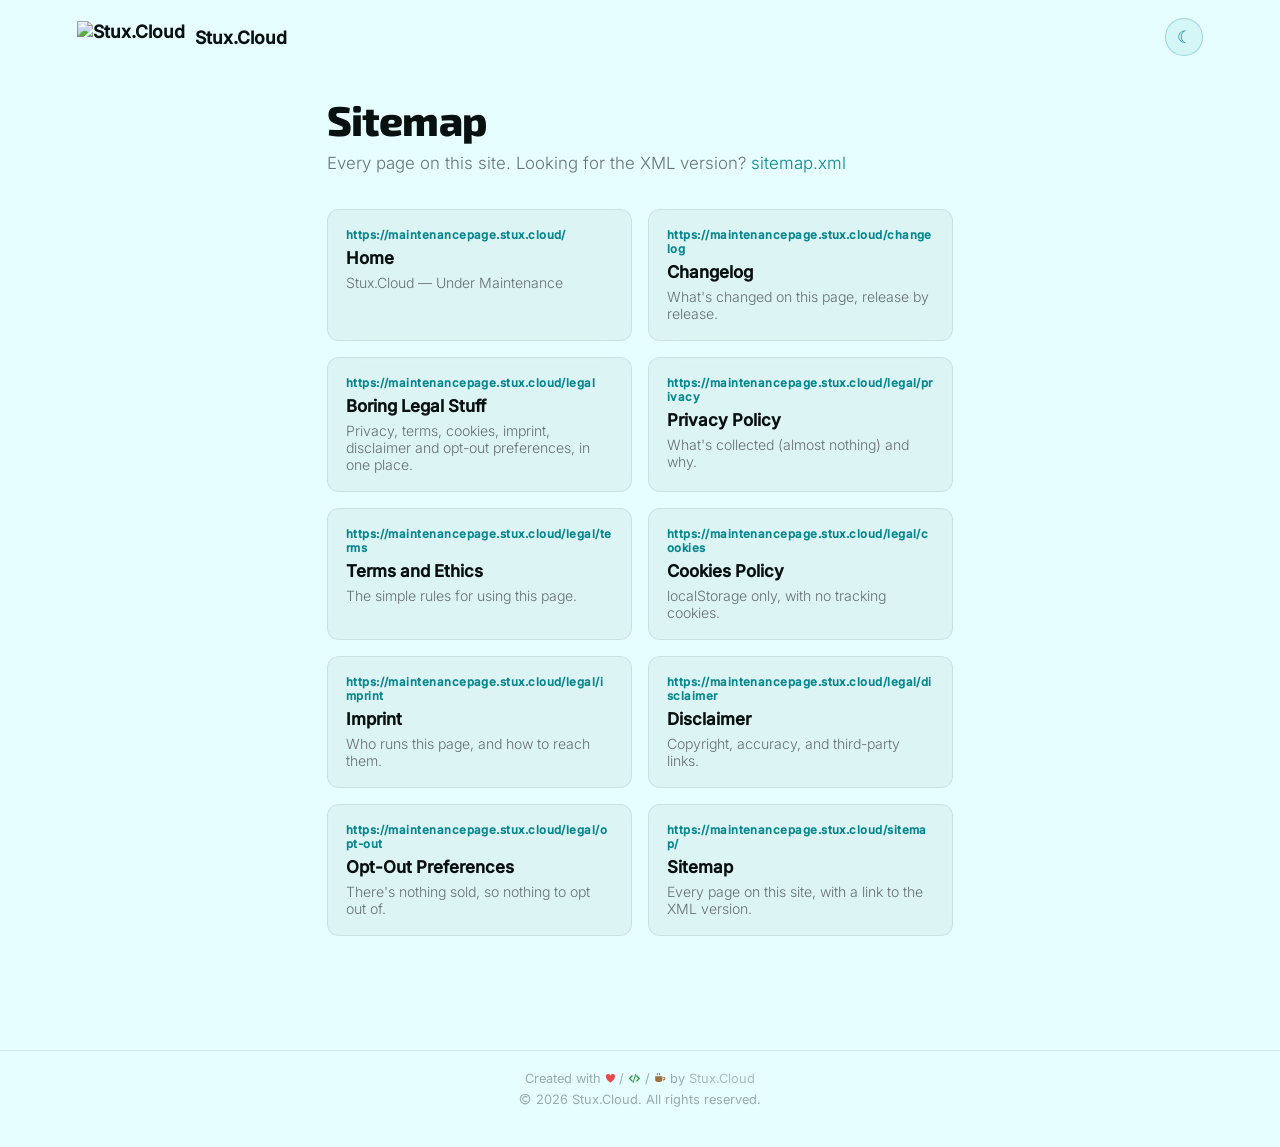
==== commit 8e1e786d: "Release v3.0.3 See CHANGELOG.md for details." ====
--- a/sitemap/index.html
+++ b/sitemap/index.html
@@ -152,7 +152,7 @@
 
 <footer>
     <p class="created-with">Created with <svg class="cw-love" viewBox="0 0 16 16" aria-hidden="true" focusable="false"><title>Love</title><path d="M8 14.3S1.4 10.2 1.4 5.7A3.4 3.4 0 0 1 8 4a3.4 3.4 0 0 1 6.6 1.7c0 4.5-6.6 8.6-6.6 8.6z"/></svg> / <svg class="cw-code" viewBox="0 0 16 16" aria-hidden="true" focusable="false"><title>Code</title><path d="M5 3.7 6.2 4.9 3.1 8l3.1 3.1L5 12.3.7 8zM11 3.7 15.3 8 11 12.3l-1.2-1.2L12.9 8 9.8 4.9zM9.2 2.2l1.2.4-3.6 11.2-1.2-.4z"/></svg> / <svg class="cw-coffee" viewBox="0 0 16 16" aria-hidden="true" focusable="false"><title>Coffee</title><path d="M1.5 5.5h9.5v4a3.5 3.5 0 0 1-3.5 3.5h-2.5A3.5 3.5 0 0 1 1.5 9.5zM12 6.3h.7a2.4 2.4 0 0 1 0 4.8h-1.3c.3-.4.5-.9.6-1.4h.7a1 1 0 0 0 0-2H12zM3.8 1.4H5v2.8H3.8zM6.6 1.4h1.2v2.8H6.6z"/></svg><span class="cw-sr"> love, code and coffee</span> by <a href="https://stux.cloud" target="_blank" rel="noopener">Stux.Cloud</a></p>
-    <p>Stux.Cloud is operated by Stux Group Ltd. <svg class="cw-copy" viewBox="0 0 16 16" aria-hidden="true" focusable="false"><title>Copyright</title><path fill-rule="evenodd" d="M8 1a7 7 0 1 1 0 14A7 7 0 0 1 8 1zm0 1.4a5.6 5.6 0 1 0 0 11.2A5.6 5.6 0 0 0 8 2.4zM10.3 6.2A2.7 2.7 0 1 0 10.3 9.8l1.1.8A4 4 0 1 1 11.4 5.4z"/></svg><span class="cw-sr"><svg class="cw-copy" viewBox="0 0 16 16" aria-hidden="true" focusable="false"><title>Copyright</title><path fill-rule="evenodd" d="M8 1a7 7 0 1 1 0 14A7 7 0 0 1 8 1zm0 1.4a5.6 5.6 0 1 0 0 11.2A5.6 5.6 0 0 0 8 2.4zM10.3 6.2A2.7 2.7 0 1 0 10.3 9.8l1.1.8A4 4 0 1 1 11.4 5.4z"/></svg><span class="cw-sr">&copy;</span></span> <span data-copyright-years data-start="2026">2026</span> Stux.Group. All rights reserved.</p>
+    <p><svg class="cw-copy" viewBox="0 0 16 16" aria-hidden="true" focusable="false"><title>Copyright</title><path fill-rule="evenodd" d="M8 1a7 7 0 1 1 0 14A7 7 0 0 1 8 1zm0 1.4a5.6 5.6 0 1 0 0 11.2A5.6 5.6 0 0 0 8 2.4zM10.3 6.2A2.7 2.7 0 1 0 10.3 9.8l1.1.8A4 4 0 1 1 11.4 5.4z"/></svg><span class="cw-sr"><svg class="cw-copy" viewBox="0 0 16 16" aria-hidden="true" focusable="false"><title>Copyright</title><path fill-rule="evenodd" d="M8 1a7 7 0 1 1 0 14A7 7 0 0 1 8 1zm0 1.4a5.6 5.6 0 1 0 0 11.2A5.6 5.6 0 0 0 8 2.4zM10.3 6.2A2.7 2.7 0 1 0 10.3 9.8l1.1.8A4 4 0 1 1 11.4 5.4z"/></svg><span class="cw-sr">&copy;</span></span> <span data-copyright-years data-start="2026">2026</span> Stux.Cloud. All rights reserved.</p>
 </footer>
 
 <script>
@@ -160,7 +160,7 @@
         var root = document.documentElement;
         var btn = document.getElementById('theme-toggle');
         var prefersDark = window.matchMedia('(prefers-color-scheme: dark)').matches;
-        var stored = localStorage.getItem('stuxedo-theme');
+        var stored = localStorage.getItem('stuxcloud-theme');
         var isDark = stored ? stored === 'dark' : prefersDark;
 
         function apply(dark) {
@@ -174,7 +174,7 @@
 
         btn.addEventListener('click', function () {
             isDark = !isDark;
-            localStorage.setItem('stuxedo-theme', isDark ? 'dark' : 'light');
+            localStorage.setItem('stuxcloud-theme', isDark ? 'dark' : 'light');
             apply(isDark);
         });
     })();
